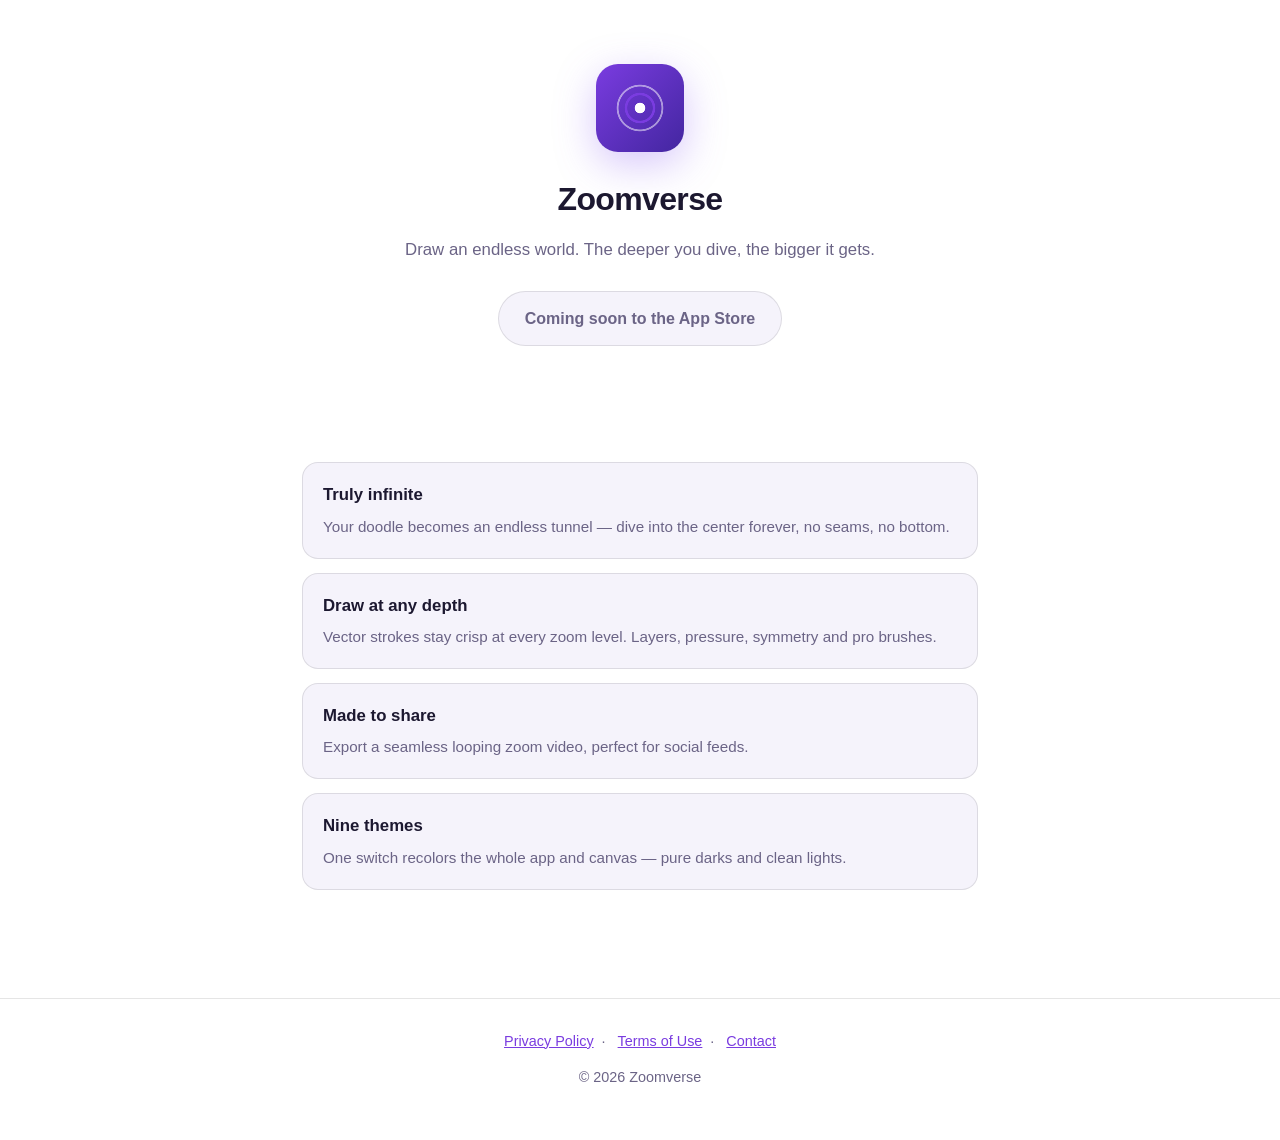
==== index.html @ 4862fd35 "Zoomverse legal + landing pages" ====
<!DOCTYPE html>
<html lang="en">
<head>
<meta charset="UTF-8">
<meta name="viewport" content="width=device-width, initial-scale=1.0">
<title>Zoomverse — Infinite-zoom art</title>
<link rel="stylesheet" href="style.css">
</head>
<body>
<header class="hero">
  <div class="logo"></div>
  <h1>Zoomverse</h1>
  <p class="tag" data-i="tag">Draw an endless world. The deeper you dive, the bigger it gets.</p>
  <a class="cta soon" href="#" data-i="soon">Coming soon to the App Store</a>
</header>
<div class="wrap">
  <div class="features">
    <div class="feature"><h3 data-i="f1t">Truly infinite</h3><p data-i="f1b">Your doodle becomes an endless tunnel — dive into the center forever, no seams, no bottom.</p></div>
    <div class="feature"><h3 data-i="f2t">Draw at any depth</h3><p data-i="f2b">Vector strokes stay crisp at every zoom level. Layers, pressure, symmetry and pro brushes.</p></div>
    <div class="feature"><h3 data-i="f3t">Made to share</h3><p data-i="f3b">Export a seamless looping zoom video, perfect for social feeds.</p></div>
    <div class="feature"><h3 data-i="f4t">Nine themes</h3><p data-i="f4b">One switch recolors the whole app and canvas — pure darks and clean lights.</p></div>
  </div>
</div>
<footer>
  <div>
    <a href="privacy.html" data-i="privacy">Privacy Policy</a>·
    <a href="terms.html" data-i="terms">Terms of Use</a>·
    <a href="mailto:support@douhouse.com" data-i="contact">Contact</a>
  </div>
  <p style="margin-top:12px">© 2026 Zoomverse</p>
</footer>
<script>
const zh = {
  tag: "画一个无限世界。潜得越深，世界越大。",
  soon: "即将登陆 App Store",
  f1t: "真正无限", f1b: "你的涂鸦变成无尽隧道——一直潜入中心，无缝、无底。",
  f2t: "任意深度作画", f2b: "矢量笔触在任何缩放层级都清晰。图层、压感、对称与高级笔刷。",
  f3t: "为分享而生", f3b: "导出无缝循环的缩放视频，完美适配社交平台。",
  f4t: "九套主题", f4b: "一键换肤，整个 App 与画布同时变色——纯净的深色与干净的浅色。",
  privacy: "隐私政策", terms: "用户协议", contact: "联系我们"
};
if ((navigator.language || "en").toLowerCase().startsWith("zh")) {
  document.documentElement.lang = "zh";
  document.querySelectorAll("[data-i]").forEach(el => { const k = el.getAttribute("data-i"); if (zh[k]) el.textContent = zh[k]; });
  document.title = "Zoomverse — 无限缩放艺术";
}
</script>
</body>
</html>
---- style.css ----
:root {
  --bg: #0b0916;
  --surface: #141024;
  --text: #f5f3fb;
  --muted: #a79fc4;
  --accent: #8a5cf0;
  --hairline: rgba(255, 255, 255, 0.1);
}
@media (prefers-color-scheme: light) {
  :root {
    --bg: #ffffff;
    --surface: #f5f3fb;
    --text: #1c1830;
    --muted: #6b6486;
    --accent: #7a3ce0;
    --hairline: rgba(0, 0, 0, 0.1);
  }
}
* { box-sizing: border-box; margin: 0; padding: 0; }
html { -webkit-text-size-adjust: 100%; }
body {
  background: var(--bg);
  color: var(--text);
  font-family: -apple-system, BlinkMacSystemFont, "Segoe UI", Roboto, "PingFang SC", "Microsoft YaHei", sans-serif;
  line-height: 1.7;
  padding: 0;
}
.wrap { max-width: 720px; margin: 0 auto; padding: 40px 22px 72px; }
header.hero { text-align: center; padding: 64px 22px 40px; }
.logo {
  width: 88px; height: 88px; border-radius: 22px; margin: 0 auto 20px;
  background: radial-gradient(circle at 50% 50%, #fff 0 8%, transparent 9%),
              radial-gradient(circle at 50% 50%, transparent 20%, var(--accent) 21% 24%, transparent 25%),
              radial-gradient(circle at 50% 50%, transparent 34%, rgba(255,255,255,.5) 35% 37%, transparent 38%),
              linear-gradient(135deg, #7a3ce0, #4326a0);
  box-shadow: 0 12px 40px rgba(138, 92, 240, .35);
}
h1 { font-size: 2rem; letter-spacing: -0.02em; }
.tag { color: var(--muted); margin-top: 10px; font-size: 1.05rem; }
.cta {
  display: inline-block; margin-top: 26px; padding: 13px 26px; border-radius: 999px;
  background: var(--accent); color: #fff; text-decoration: none; font-weight: 600;
}
.cta.soon { background: var(--surface); color: var(--muted); border: 1px solid var(--hairline); }
.features { display: grid; gap: 14px; margin: 36px 0; }
.feature { background: var(--surface); border: 1px solid var(--hairline); border-radius: 16px; padding: 18px 20px; }
.feature h3 { font-size: 1.05rem; margin-bottom: 4px; }
.feature p { color: var(--muted); font-size: 0.95rem; }
h2 { font-size: 1.4rem; margin: 32px 0 8px; letter-spacing: -0.01em; }
.legal h2 { font-size: 1.1rem; margin: 26px 0 6px; }
.legal p { color: var(--text); margin-bottom: 4px; }
.updated { color: var(--muted); font-size: 0.9rem; margin-bottom: 20px; }
a { color: var(--accent); }
footer { text-align: center; color: var(--muted); font-size: 0.9rem; padding: 30px 22px 50px; border-top: 1px solid var(--hairline); }
footer a { margin: 0 8px; }
.back { display: inline-block; margin-bottom: 24px; color: var(--muted); text-decoration: none; font-size: 0.95rem; }
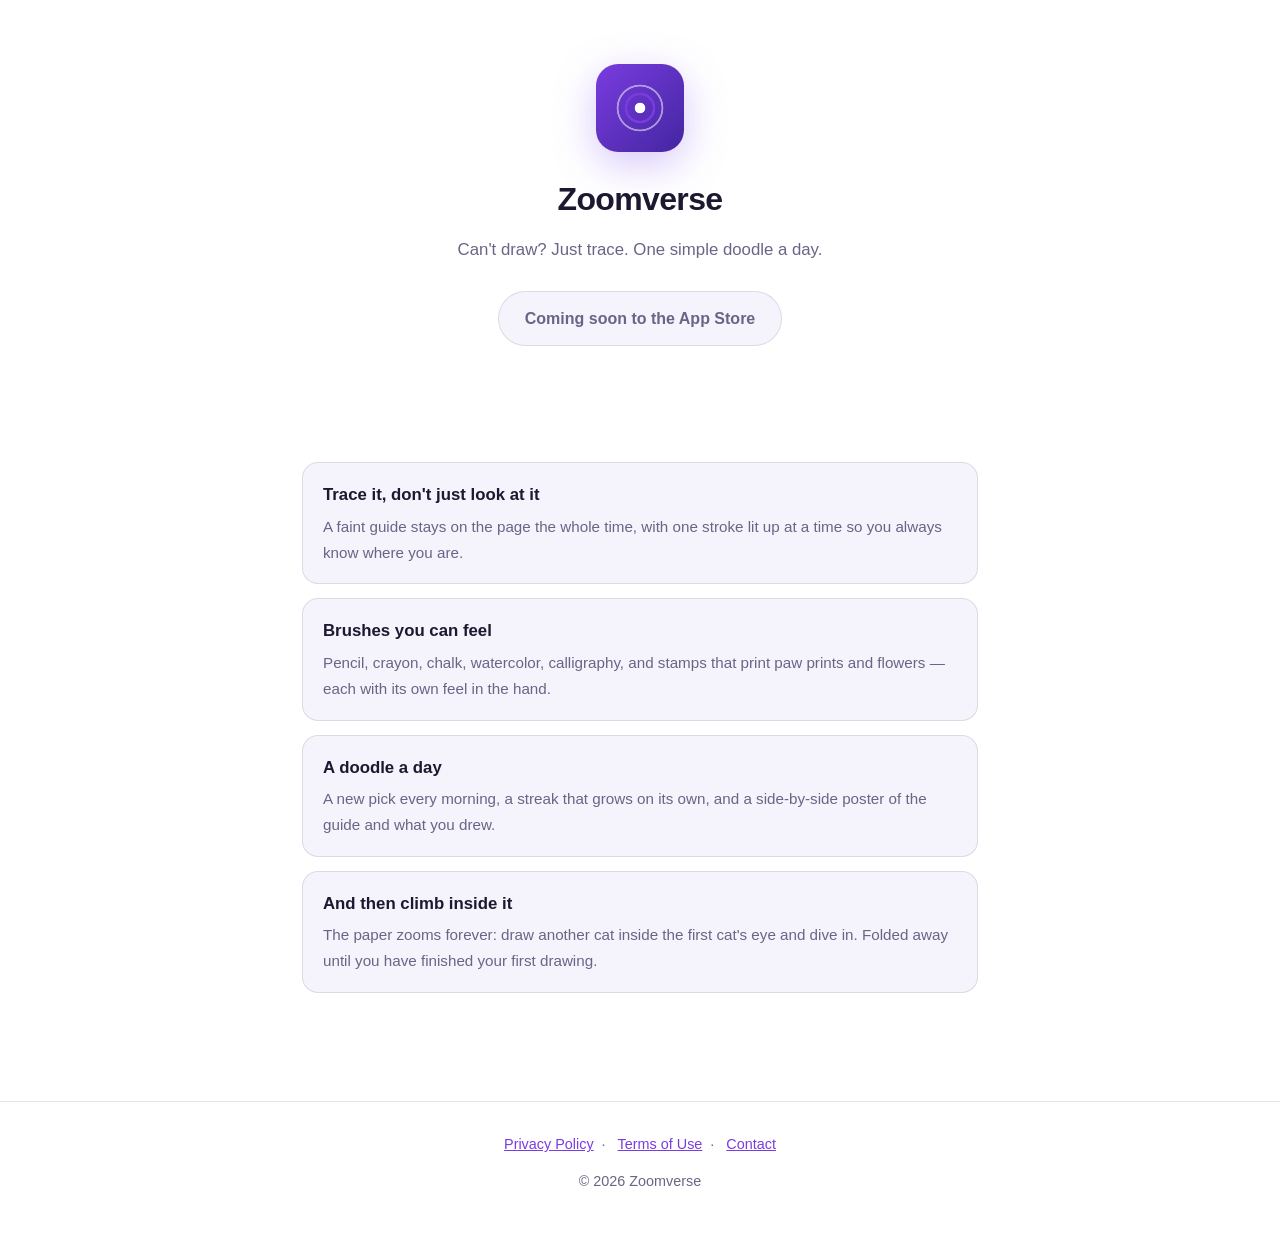
==== commit afcad2f1: "Landing page: the app teaches tracing now, not infinite-zoom art This is the Support URL going into " ====
--- a/index.html
+++ b/index.html
@@ -3,22 +3,22 @@
 <head>
 <meta charset="UTF-8">
 <meta name="viewport" content="width=device-width, initial-scale=1.0">
-<title>Zoomverse — Infinite-zoom art</title>
+<title>Zoomverse — Learn to draw by tracing</title>
 <link rel="stylesheet" href="style.css">
 </head>
 <body>
 <header class="hero">
   <div class="logo"></div>
   <h1>Zoomverse</h1>
-  <p class="tag" data-i="tag">Draw an endless world. The deeper you dive, the bigger it gets.</p>
+  <p class="tag" data-i="tag">Can't draw? Just trace. One simple doodle a day.</p>
   <a class="cta soon" href="#" data-i="soon">Coming soon to the App Store</a>
 </header>
 <div class="wrap">
   <div class="features">
-    <div class="feature"><h3 data-i="f1t">Truly infinite</h3><p data-i="f1b">Your doodle becomes an endless tunnel — dive into the center forever, no seams, no bottom.</p></div>
-    <div class="feature"><h3 data-i="f2t">Draw at any depth</h3><p data-i="f2b">Vector strokes stay crisp at every zoom level. Layers, pressure, symmetry and pro brushes.</p></div>
-    <div class="feature"><h3 data-i="f3t">Made to share</h3><p data-i="f3b">Export a seamless looping zoom video, perfect for social feeds.</p></div>
-    <div class="feature"><h3 data-i="f4t">Nine themes</h3><p data-i="f4b">One switch recolors the whole app and canvas — pure darks and clean lights.</p></div>
+    <div class="feature"><h3 data-i="f1t">Trace it, don't just look at it</h3><p data-i="f1b">A faint guide stays on the page the whole time, with one stroke lit up at a time so you always know where you are.</p></div>
+    <div class="feature"><h3 data-i="f2t">Brushes you can feel</h3><p data-i="f2b">Pencil, crayon, chalk, watercolor, calligraphy, and stamps that print paw prints and flowers — each with its own feel in the hand.</p></div>
+    <div class="feature"><h3 data-i="f3t">A doodle a day</h3><p data-i="f3b">A new pick every morning, a streak that grows on its own, and a side-by-side poster of the guide and what you drew.</p></div>
+    <div class="feature"><h3 data-i="f4t">And then climb inside it</h3><p data-i="f4b">The paper zooms forever: draw another cat inside the first cat's eye and dive in. Folded away until you have finished your first drawing.</p></div>
   </div>
 </div>
 <footer>
@@ -31,12 +31,12 @@
 </footer>
 <script>
 const zh = {
-  tag: "画一个无限世界。潜得越深，世界越大。",
+  tag: "不会画画？照着描就行。每天一张简笔画。",
   soon: "即将登陆 App Store",
-  f1t: "真正无限", f1b: "你的涂鸦变成无尽隧道——一直潜入中心，无缝、无底。",
-  f2t: "任意深度作画", f2b: "矢量笔触在任何缩放层级都清晰。图层、压感、对称与高级笔刷。",
-  f3t: "为分享而生", f3b: "导出无缝循环的缩放视频，完美适配社交平台。",
-  f4t: "九套主题", f4b: "一键换肤，整个 App 与画布同时变色——纯净的深色与干净的浅色。",
+  f1t: "照着描，不是照着看", f1b: "浅色底稿全程留在纸上，一步只高亮一笔，随时知道自己画到哪儿。",
+  f2t: "有手感的笔刷", f2b: "铅笔、蜡笔、粉笔、水彩、书法，还有会盖出脚印和小花的图章笔——每支笔手感不同。",
+  f3t: "每天一张", f3b: "每天换一张，连续天数自己会长；一键生成底稿与成品的对比海报。",
+  f4t: "还能钻进画里", f4b: "这张纸可以无限放大：在猫的眼睛里再画一只猫，然后潜进去。画完第一张后才出现。",
   privacy: "隐私政策", terms: "用户协议", contact: "联系我们"
 };
 if ((navigator.language || "en").toLowerCase().startsWith("zh")) {
